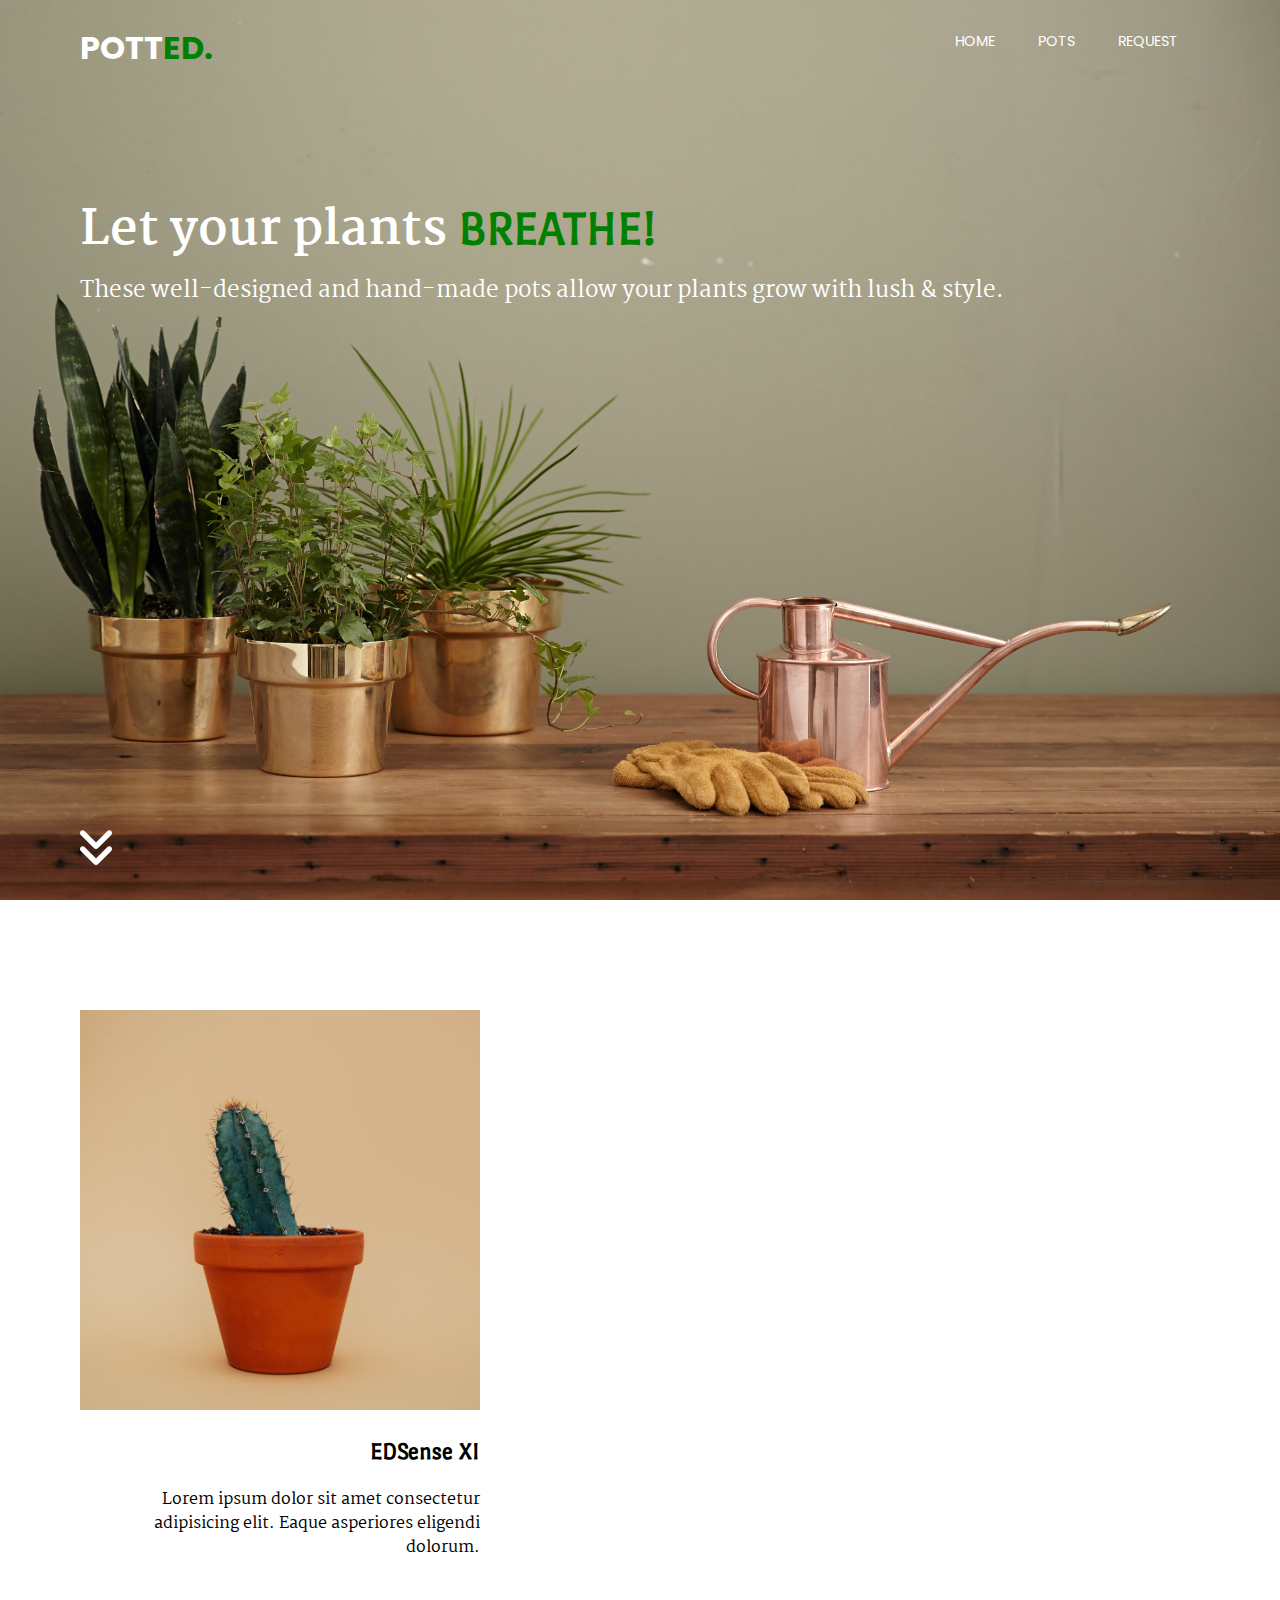
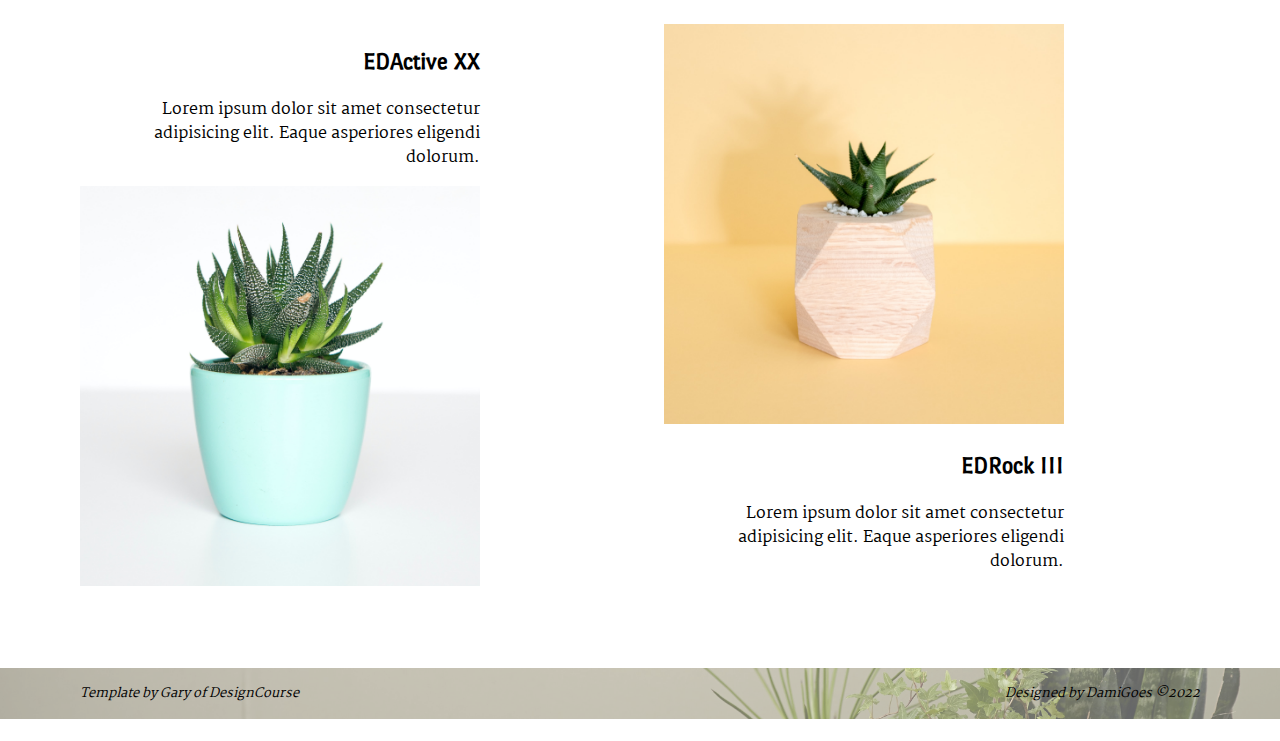
==== pottedLP/index.html @ bd78f53b "added all" ====
<!DOCTYPE html>
<html lang="en">
    <head>
        <meta charset="UTF-8">
        <meta http-equiv="X-UA-Compatible" content="IE=edge">
        <meta name="viewport" content="width=device-width, initial-scale=1.0">
        <title>EDsense Plant Pots</title>
        <link rel="preconnect" href="https://fonts.googleapis.com">
        <link rel="preconnect" href="https://fonts.gstatic.com" crossorigin>
        <link href="https://fonts.googleapis.com/css2?family=Martel:wght@200&family=Poppins:wght@400;700&family=Port+Lligat+Sans&display=swap" rel="stylesheet"> 
        <link rel="stylesheet" href="css/main.css">
    </head>
    <body>
        <div class="hero-img"></div> <!-- Creates a div for our background image which will be styled using css -->
        <div class="container">
            <header>
                <a href="#" class="logo"> POTT<span>ED.</span></a>
                <nav>
                    <svg class="close" aria-hidden="true" focusable="false" data-prefix="fas" data-icon="xmark" role="img" xmlns="http://www.w3.org/2000/svg" viewBox="0 0 320 512">
                        <path fill="none" d="M310.6 361.4c12.5 12.5 12.5 32.75 0 45.25C304.4 412.9 296.2 416 288 416s-16.38-3.125-22.62-9.375L160 301.3L54.63 406.6C48.38 412.9 40.19 416 32 416S15.63 412.9 9.375 406.6c-12.5-12.5-12.5-32.75 0-45.25l105.4-105.4L9.375 150.6c-12.5-12.5-12.5-32.75 0-45.25s32.75-12.5 45.25 0L160 210.8l105.4-105.4c12.5-12.5 32.75-12.5 45.25 0s12.5 32.75 0 45.25l-105.4 105.4L310.6 361.4z"></path>
                    </svg>
                    <ul>
                        <li><a href="#"> Home </a></li>
                        <li><a href="#"> Pots </a></li>
                        <li><a href="#"> Request </a></li>
                    </ul>
                </nav>
                <svg class="hamburger-menu" aria-hidden="true" focusable="false" data-prefix="fas" data-icon="bars" role="img" xmlns="http://www.w3.org/2000/svg" viewBox="0 0 448 512">
                    <path fill="none" d="M0 96C0 78.33 14.33 64 32 64H416C433.7 64 448 78.33 448 96C448 113.7 433.7 128 416 128H32C14.33 128 0 113.7 0 96zM0 256C0 238.3 14.33 224 32 224H416C433.7 224 448 238.3 448 256C448 273.7 433.7 288 416 288H32C14.33 288 0 273.7 0 256zM416 448H32C14.33 448 0 433.7 0 416C0 398.3 14.33 384 32 384H416C433.7 384 448 398.3 448 416C448 433.7 433.7 448 416 448z"></path>
                </svg>
            </header>
            <section class="hero">
                <h1> Let your plants <span>BREATHE!</span></h1>
                <p class="sub-head">
                    These well-designed and hand-made pots allow your plants grow with lush & style.   
                </p>
                <svg class="down-arrow" aria-hidden="true" focusable="false" data-prefix="fas" data-icon="angles-down" role="img" xmlns="http://www.w3.org/2000/svg" viewBox="0 0 384 512">
                    <path fill="none" d="M169.4 278.6C175.6 284.9 183.8 288 192 288s16.38-3.125 22.62-9.375l160-160c12.5-12.5 12.5-32.75 0-45.25s-32.75-12.5-45.25 0L192 210.8L54.63 73.38c-12.5-12.5-32.75-12.5-45.25 0s-12.5 32.75 0 45.25L169.4 278.6zM329.4 265.4L192 402.8L54.63 265.4c-12.5-12.5-32.75-12.5-45.25 0s-12.5 32.75 0 45.25l160 160C175.6 476.9 183.8 480 192 480s16.38-3.125 22.62-9.375l160-160c12.5-12.5 12.5-32.75 0-45.25S341.9 252.9 329.4 265.4z"></path>
                </svg>
            </section>
            <div class="product-info-grid">
                <div class="product">
                    <img src="./images/pot1.jpg" alt="">
                    <div class="content p1">
                        <p class="title"> EDSense XI</p>
                        <p class="desc"> Lorem ipsum dolor sit amet consectetur adipisicing elit. Eaque asperiores eligendi dolorum.</p>    
                    </div>
                </div>    
                <div class="product flip">
                    <div class="content p1">
                        <p class="title"> EDActive XX</p>
                        <p class="desc"> Lorem ipsum dolor sit amet consectetur adipisicing elit. Eaque asperiores eligendi dolorum.</p>    
                    </div>
                    <img src="./images/pot2.jpg" alt="">
                </div>
                <div class="product last">
                    <img src="./images/pot5.jpg" alt="">
                    <div class="content p3">
                        <p class="title"> EDRock III</p>
                        <p class="desc"> Lorem ipsum dolor sit amet consectetur adipisicing elit. Eaque asperiores eligendi dolorum.</p>    
                    </div>
                </div>    
                 
                    <!--
                    <div class="content-empty1"></div>
                    <div class="content-empty2"></div>
                    <img class="side-img" src="./images/pot3.jpg" alt="">
                    -->
            </div>
            <footer>
                <div class="footer-container">
                    <div class="footer-img"></div>
                    <div class="left">
                        <p>Template by Gary of DesignCourse</p>
                    </div>
                    <div class="right">
                        <p>Designed by DamiGoes &copy;2022</p>
                    </div>
                </div>  
            </footer>
        </div>    
    </body>
</html>
---- pottedLP/css/main.css ----
/* It is best practice to start your styling with mobile view first before tab and desktop views */
/*----- 1. Global Styling -----*/
body {
  margin: 1.5em;
}

a {
  text-decoration: none;
  font-size: 1.3rem;
}

li {
  list-style-type: none;
}

/*----- 2. The Background Image -----*/
.hero-img {
  position: absolute;
  top: 0;
  left: 0;
  background: url(../images/pot4.jpg);
  width: 100%;
  height: 100vh;
  z-index: -1;
  background-size: cover;
  background-position-x: 20%;
  background-position-y: 20%;
}

/*----- 3. The Header -----*/
header {
  display: -webkit-box;
  display: -ms-flexbox;
  display: flex;
  -webkit-box-pack: justify;
      -ms-flex-pack: justify;
          justify-content: space-between;
  margin-bottom: 8em;
}

header .logo {
  color: white;
  font-family: 'Poppins', sans-serif;
  font-weight: bold;
  font-size: 2rem;
}

header .logo span {
  color: #008000;
}

header nav {
  position: fixed;
  right: 0;
  top: 0;
  height: 100vh;
  background: white;
  width: 50%;
  z-index: 999;
  text-transform: uppercase;
  -webkit-transform: translateX(100%);
          transform: translateX(100%);
  -webkit-transition: -webkit-transform .5s ease-in-out;
  transition: -webkit-transform .5s ease-in-out;
  transition: transform .5s ease-in-out;
  transition: transform .5s ease-in-out, -webkit-transform .5s ease-in-out;
}

header nav .close {
  float: right;
  margin: 2em;
  width: 1.5em;
  stroke: black;
}

header nav .close path {
  fill: black;
}

header nav ul {
  padding: 0;
  margin-top: 8em;
}

header nav a {
  color: black;
  font-family: 'Poppins', sans-serif;
  font-weight: normal;
  padding: .75em 2em;
  display: block;
  /* To Animate the navigation links, we use :hover and "&" basically declares a continuation of the code regarding the a{} styling above */
}

header nav a:hover {
  background: #008000;
}

header .hamburger-menu {
  width: 2em;
  margin: -.6em;
  cursor: pointer;
  stroke: white;
}

header .hamburger-menu path {
  fill: white;
}

/*----- 4. The Hero Section -----*/
section.hero {
  height: 90vh;
}

section.hero h1 {
  font-size: 3rem;
  color: white;
  font-family: 'Martel', serif;
  line-height: 3.6rem;
  margin-bottom: -.2em;
}

section.hero h1 span {
  color: #008000;
  font-family: 'Port Lligat Sans', sans-serif;
}

section.hero .sub-head {
  font-size: 1.4rem;
  font-family: 'Martel', serif;
  color: white;
}

section.hero .down-arrow {
  stroke: white;
  position: absolute;
  bottom: 2em;
  width: 2em;
}

section.hero .down-arrow path {
  fill: white;
}

/*----- 5. The Product Section -----*/
.product-info-grid img {
  width: 100%;
  -o-object-fit: cover;
     object-fit: cover;
  height: 25em;
}

.product-info-grid .side-img {
  height: 35em;
}

.product-info-grid .title {
  font-family: 'Port Lligat Sans', sans-serif;
  font-weight: bold;
  font-size: 1.5rem;
}

.product-info-grid .desc {
  font-family: 'Martel', serif;
  line-height: 1.5rem;
}

/*----- 6. The Footer -----*/
.footer-container {
  display: -webkit-box;
  display: -ms-flexbox;
  display: flex;
  -webkit-box-pack: justify;
      -ms-flex-pack: justify;
          justify-content: space-between;
  -webkit-box-align: center;
      -ms-flex-align: center;
          align-items: center;
  width: 100%;
  margin-top: .5em;
  font-family: 'Martel', serif;
  font-size: .8rem;
  font-style: italic;
}

.footer-container .footer-img {
  background: url(../images/pot4.jpg);
  position: absolute;
  width: 100%;
  z-index: -1;
  background-size: cover;
  background-position: center;
  -webkit-transform: scaleX(-1);
          transform: scaleX(-1);
  opacity: 0.6;
  height: 4em;
  left: 0;
}

/*----- 7. Media Queries -----*/
@media only screen and (min-width: 630px) {
  body {
    margin: 1.5em 5em;
  }
}

@media only screen and (min-width: 890px) {
  .hamburger-menu {
    display: none;
  }
  header nav {
    -webkit-transform: translateX(0);
            transform: translateX(0);
    position: unset;
    display: block;
    width: auto;
    height: auto;
    background: none;
  }
  header nav .close {
    display: none;
  }
  header nav ul {
    display: -webkit-box;
    display: -ms-flexbox;
    display: flex;
    margin: 0;
  }
  header nav ul a {
    padding: .5em 1.5em;
    font-size: .9rem;
    color: white;
  }
  /*
    // This whole section doesn't not look good with our current website, so we will ignore it. However, I have chosen to leave the code here to serve as reference for future projects.
    .hero-img{
        left: unset; // this will detach the hero background image
        right: 0; // we set this value to 0 because we want to move the image right
        width: 50%; // this will allow the image take up half of the screen size
        height: 42em; // this sets a fixed height for the background image
    }

    header .logo{
        color: black; // this will change the logo color to black
    }
    section.hero h1, section.hero .sub-head{
        color: black; // this will change the title and sub-title in the hero section to black
    }
    section.hero{
        color: black;
        height: auto;
        width: 40%;
        margin-bottom: 8em;

        .down-arrow{
            stroke: black;
            position: unset;
            path{
                fill: black;
            }
        }
    }
    */
  .product-info-grid {
    display: -ms-grid;
    display: grid;
    -ms-grid-columns: 1fr 1fr;
        grid-template-columns: 1fr 1fr;
    gap: 3em;
    margin-bottom: 5em;
    /* This works fine too but not what I want, might use it later 
        .content.p1{
            grid-column-start: 2;
            grid-row-start: 1;

        }
        */
  }
  .product-info-grid img {
    width: 25em;
  }
  .product-info-grid .content {
    text-align: right;
    width: 25em;
  }
  .product.flip {
    -ms-grid-row: 2;
        grid-row-start: 2;
  }
  .product.last {
    -ms-grid-row: 2;
        grid-row-start: 2;
    -ms-grid-column: 2;
        grid-column-start: 2;
  }
}
/*# sourceMappingURL=main.css.map */
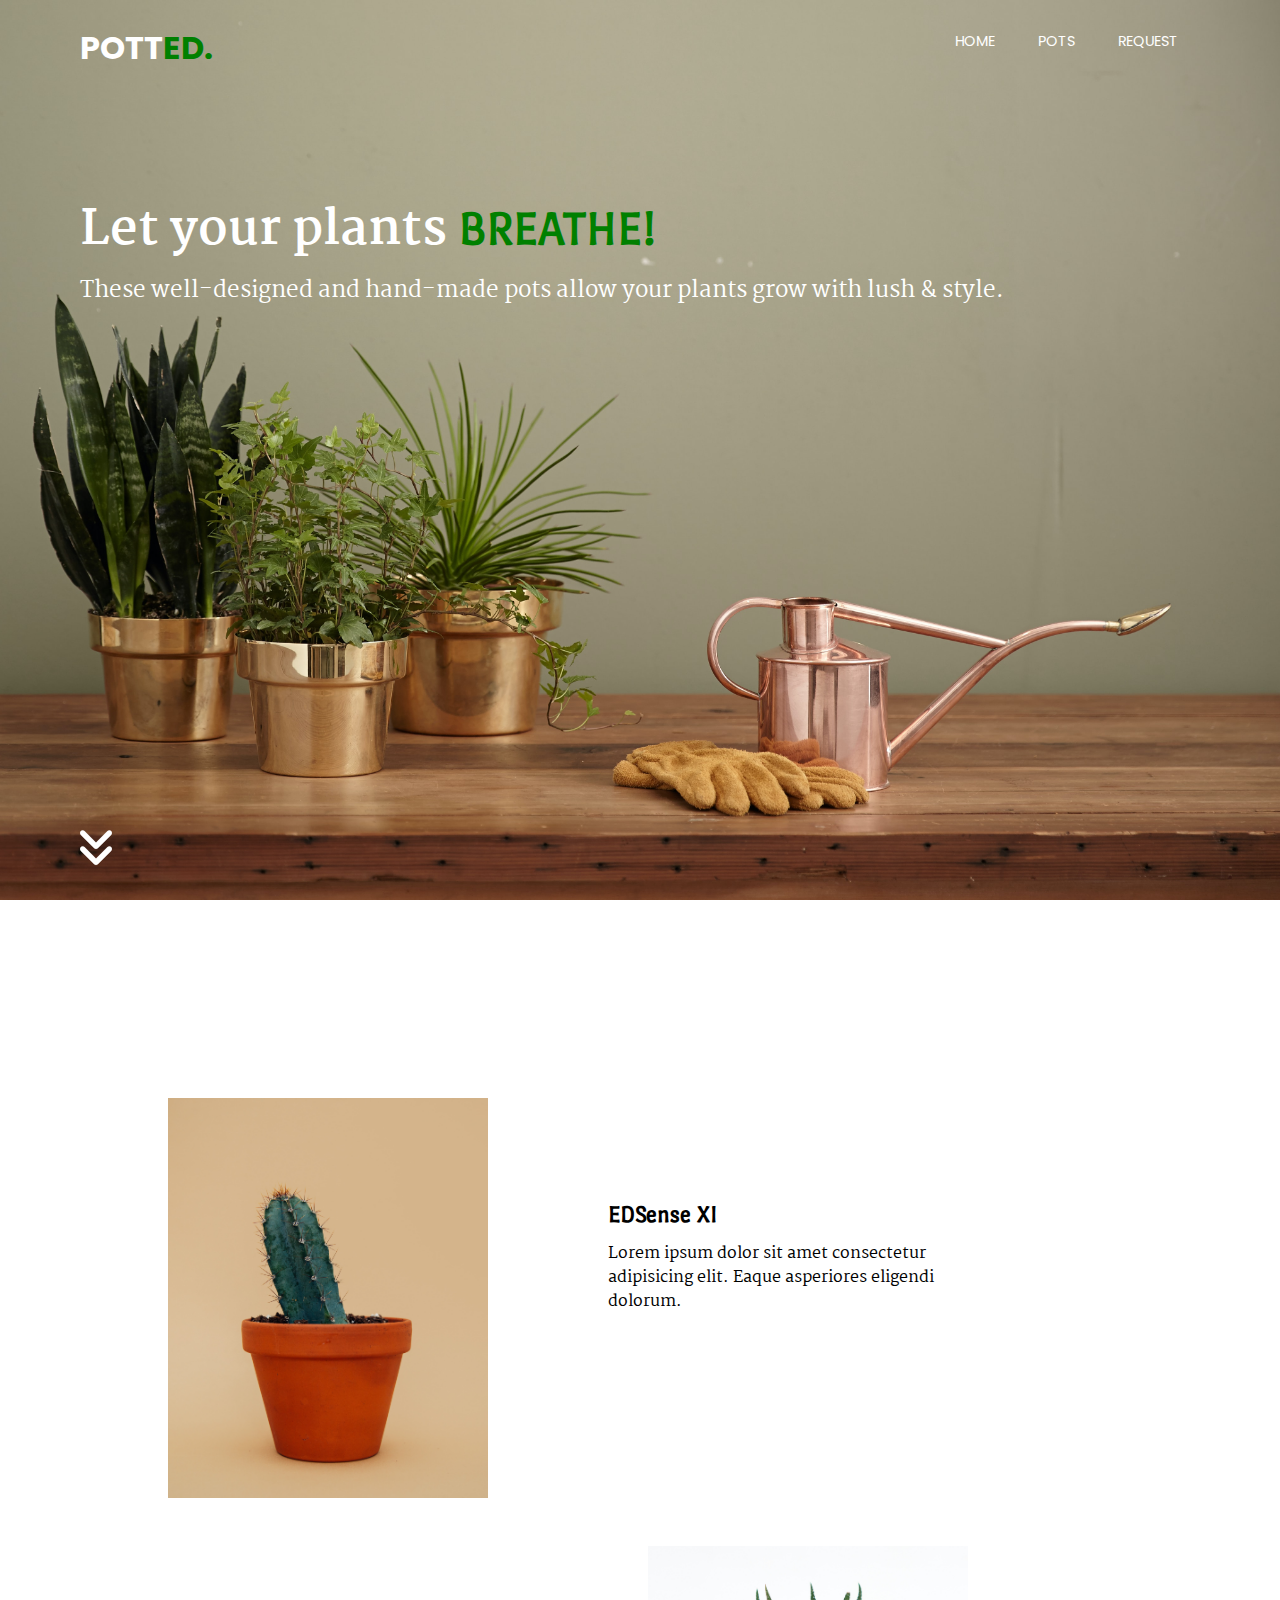
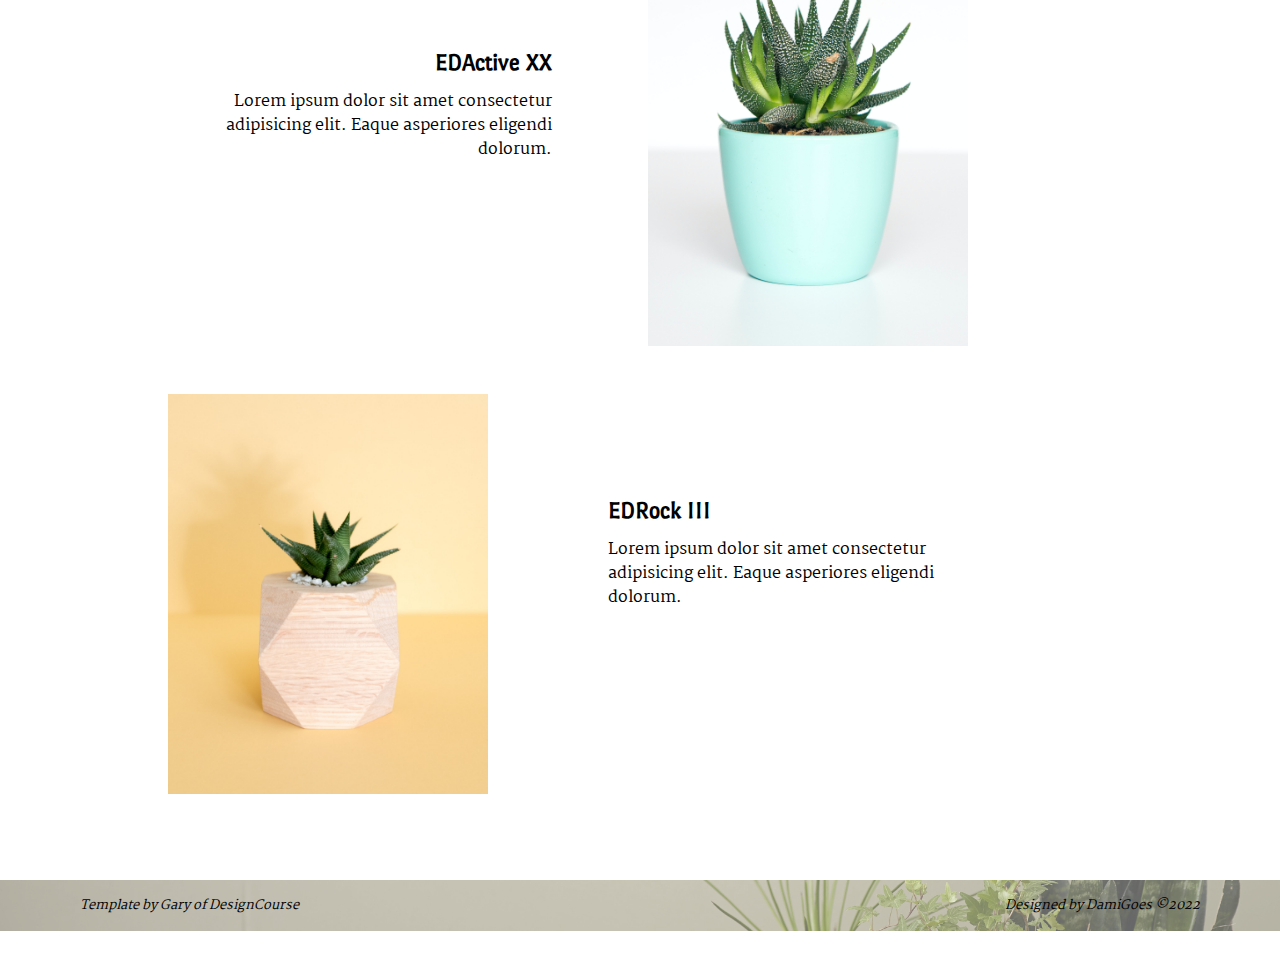
==== commit 611e08e0: "fixed the product-grid-section @890px display. needs to be refined later" ====
--- a/pottedLP/index.html
+++ b/pottedLP/index.html
@@ -43,17 +43,17 @@
                     <img src="./images/pot1.jpg" alt="">
                     <div class="content p1">
                         <p class="title"> EDSense XI</p>
-                        <p class="desc"> Lorem ipsum dolor sit amet consectetur adipisicing elit. Eaque asperiores eligendi dolorum.</p>    
+                        <p class="desc"> Lorem ipsum dolor sit amet consectetur adipisicing elit. Eaque asperiores eligendi dolorum.</p>      
                     </div>
                 </div>    
                 <div class="product flip">
+                    <img src="./images/pot2.jpg" alt="">
                     <div class="content p1">
                         <p class="title"> EDActive XX</p>
                         <p class="desc"> Lorem ipsum dolor sit amet consectetur adipisicing elit. Eaque asperiores eligendi dolorum.</p>    
                     </div>
-                    <img src="./images/pot2.jpg" alt="">
                 </div>
-                <div class="product last">
+                <div class="product">
                     <img src="./images/pot5.jpg" alt="">
                     <div class="content p3">
                         <p class="title"> EDRock III</p>
--- a/pottedLP/css/main.css
+++ b/pottedLP/css/main.css
@@ -142,15 +142,42 @@
 }
 
 /*----- 5. The Product Section -----*/
+.product-info-grid {
+  display: -webkit-box;
+  display: -ms-flexbox;
+  display: flex;
+  -webkit-box-orient: vertical;
+  -webkit-box-direction: normal;
+      -ms-flex-direction: column;
+          flex-direction: column;
+  padding: 2em;
+  margin: .5em;
+  /*.side-img{
+        // visibility: hidden; // this hides the last image in the product section on the mobile view
+        height: 35em;
+    }*/
+}
+
+.product-info-grid .product {
+  display: -webkit-box;
+  display: -ms-flexbox;
+  display: flex;
+  -webkit-box-orient: vertical;
+  -webkit-box-direction: normal;
+      -ms-flex-direction: column;
+          flex-direction: column;
+}
+
+.product-info-grid .content {
+  margin: 0em .5em 5em .5em;
+  line-height: .5em;
+}
+
 .product-info-grid img {
   width: 100%;
   -o-object-fit: cover;
      object-fit: cover;
   height: 25em;
-}
-
-.product-info-grid .side-img {
-  height: 35em;
 }
 
 .product-info-grid .title {
@@ -261,36 +288,59 @@
     }
     */
   .product-info-grid {
-    display: -ms-grid;
-    display: grid;
-    -ms-grid-columns: 1fr 1fr;
-        grid-template-columns: 1fr 1fr;
-    gap: 3em;
-    margin-bottom: 5em;
-    /* This works fine too but not what I want, might use it later 
-        .content.p1{
-            grid-column-start: 2;
-            grid-row-start: 1;
-
-        }
-        */
-  }
-  .product-info-grid img {
+    display: -webkit-box;
+    display: -ms-flexbox;
+    display: flex;
+    -webkit-box-orient: vertical;
+    -webkit-box-direction: normal;
+        -ms-flex-direction: column;
+            flex-direction: column;
+    padding: 2.5em;
+    margin: 1.5em;
+    width: 80%;
+  }
+  .product-info-grid .product {
+    display: -webkit-box;
+    display: -ms-flexbox;
+    display: flex;
+    -webkit-box-orient: horizontal;
+    -webkit-box-direction: normal;
+        -ms-flex-direction: row;
+            flex-direction: row;
+    -webkit-box-pack: justify;
+        -ms-flex-pack: justify;
+            justify-content: space-between;
+    -webkit-box-align: center;
+        -ms-flex-align: center;
+            align-items: center;
+    padding: 1.5em;
+  }
+  .product-info-grid .product img {
+    width: 20em;
+    margin-right: 3em;
+  }
+  .product-info-grid .product .content {
+    text-align: left;
     width: 25em;
-  }
-  .product-info-grid .content {
+    -webkit-box-pack: center;
+        -ms-flex-pack: center;
+            justify-content: center;
+    -ms-flex-line-pack: center;
+        align-content: center;
+  }
+  .product-info-grid .product.flip {
+    -webkit-box-orient: horizontal;
+    -webkit-box-direction: reverse;
+        -ms-flex-flow: row-reverse;
+            flex-flow: row-reverse;
+  }
+  .product-info-grid .product.flip img {
+    margin-left: 3em;
+    position: relative;
+  }
+  .product-info-grid .product.flip .content {
     text-align: right;
-    width: 25em;
-  }
-  .product.flip {
-    -ms-grid-row: 2;
-        grid-row-start: 2;
-  }
-  .product.last {
-    -ms-grid-row: 2;
-        grid-row-start: 2;
-    -ms-grid-column: 2;
-        grid-column-start: 2;
+    margin-right: 3em;
   }
 }
 /*# sourceMappingURL=main.css.map */